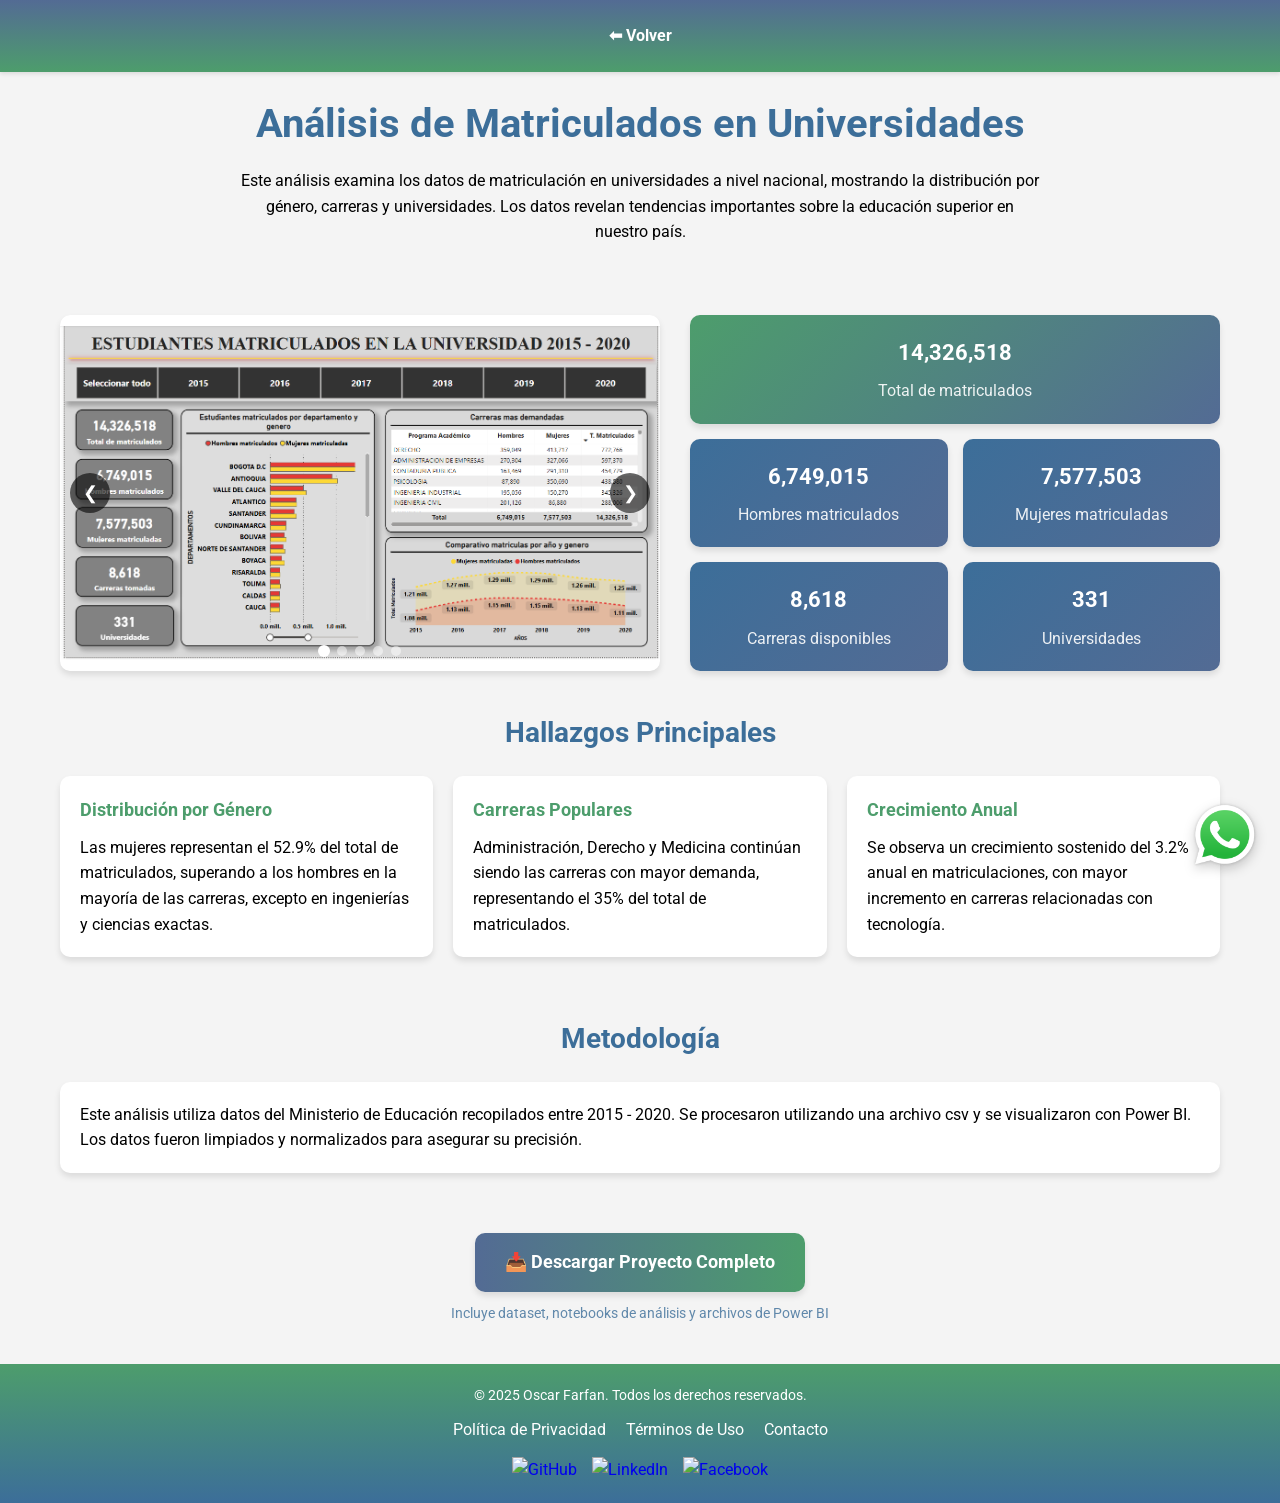
==== analisisDatos/Analisis1.html @ 271b6e2a "Inserccion secciones de contacto y acerca de mi" ====
<!DOCTYPE html>
<html lang="es">
<head>
    <meta charset="UTF-8">
    <meta name="viewport" content="width=device-width, initial-scale=1.0">
    <meta name="description" content="Análisis de datos sobre matriculados en universidades - Portfolio de Oscar Farfan">
    <title>Análisis de Matriculados en Universidades | Oscar Farfan</title>
    <link rel="stylesheet" href="../styles/styleAnalisisDatos.css">
    <!-- Opcional: Agregar fuente desde Google Fonts -->
    <link href="https://fonts.googleapis.com/css2?family=Roboto:wght@400;500;700&display=swap" rel="stylesheet">
</head>
<body>
    <header>
        <nav class="navbar">
            <a href="../index.html" aria-label="Volver a la página principal">
                <span aria-hidden="true">⬅</span> Volver
            </a>
        </nav>
    </header>

    <main>
        <section class="encabezado">
            <h1>Análisis de Matriculados en Universidades</h1>
            <p class="description">
                Este análisis examina los datos de matriculación en universidades a nivel nacional, 
                mostrando la distribución por género, carreras y universidades. Los datos revelan 
                tendencias importantes sobre la educación superior en nuestro país.
            </p>
        </section>

        <div class="contenido">
            <section class="carrusel-metricas" aria-label="Visualización de datos y métricas clave">
                <!-- Carrusel mejorado -->
                <div class="carrusel" aria-label="Galería de dashboards">
                    <div class="carrusel-imagenes">
                        <img src="../img/AnalisisDatos/Analisis1-1.png" alt="Dashboard de distribución de matriculados por género" loading="lazy">
                        <img src="../img/AnalisisDatos/Analisis1-2.png" alt="Dashboard de distribución por carreras universitarias" loading="lazy">
                        <img src="../img/AnalisisDatos/Analisis1-Graf-1.png" alt="Dashboard de tendencias de matriculación por año" loading="lazy">
                        <img src="../img/AnalisisDatos/Analisis1-Graf-2.png" alt="Dashboard de tendencias de matriculación por año" loading="lazy">
                        <img src="../img/AnalisisDatos/Analisis1-Graf-3.png" alt="Dashboard de tendencias de matriculación por año" loading="lazy">
                    </div>
                    <div class="carrusel-botones">
                        <button class="carrusel-boton" onclick="moverCarrusel(-1)" aria-label="Imagen anterior">&#10094;</button>
                        <button class="carrusel-boton" onclick="moverCarrusel(1)" aria-label="Imagen siguiente">&#10095;</button>
                    </div>
                    <div class="carrusel-indicadores" aria-hidden="true">
                        <!-- Los indicadores se generarán con JavaScript -->
                    </div>
                </div>

                <!-- Panel de métricas mejorado -->
                <div class="panel-metricas">
                    <div class="metrica metrica-principal">
                        <h2>14,326,518</h2>
                        <p>Total de matriculados</p>
                    </div>
                    <div class="metrica">
                        <h2>6,749,015</h2>
                        <p>Hombres matriculados</p>
                    </div>
                    <div class="metrica">
                        <h2>7,577,503</h2>
                        <p>Mujeres matriculadas</p>
                    </div>
                    <div class="metrica">
                        <h2>8,618</h2>
                        <p>Carreras disponibles</p>
                    </div>
                    <div class="metrica">
                        <h2>331</h2>
                        <p>Universidades</p>
                    </div>
                </div>
            </section>

            <section class="analisis-detalle">
                <h2>Hallazgos Principales</h2>
                <div class="hallazgos-grid">
                    <div class="hallazgo-card">
                        <h3>Distribución por Género</h3>
                        <p>Las mujeres representan el 52.9% del total de matriculados, superando a los hombres en la mayoría de las carreras, excepto en ingenierías y ciencias exactas.</p>
                    </div>
                    <div class="hallazgo-card">
                        <h3>Carreras Populares</h3>
                        <p>Administración, Derecho y Medicina continúan siendo las carreras con mayor demanda, representando el 35% del total de matriculados.</p>
                    </div>
                    <div class="hallazgo-card">
                        <h3>Crecimiento Anual</h3>
                        <p>Se observa un crecimiento sostenido del 3.2% anual en matriculaciones, con mayor incremento en carreras relacionadas con tecnología.</p>
                    </div>
                </div>
            </section>

            <section class="metodologia">
                <h2>Metodología</h2>
                <p>Este análisis utiliza datos del Ministerio de Educación recopilados entre 2015 - 2020. Se procesaron utilizando una archivo csv y se visualizaron con Power BI. Los datos fueron limpiados y normalizados para asegurar su precisión.</p>
            </section>

            <section class="descarga">
                <a href="../archivos/analisis-matriculados.zip" class="btn-descarga" download>
                    <span aria-hidden="true">📥</span> Descargar Proyecto Completo
                </a>
                <p class="descarga-info">Incluye dataset, notebooks de análisis y archivos de Power BI</p>
            </section>
        </div>
    </main>

    <!-- Botón de WhatsApp -->
    <a href="https://wa.me/+573224424450?text=Hola%20Oscar,%20me%20interesa%20tu%20análisis%20de%20datos%20sobre%20matriculados" class="box-btn-whatsapp" target="_blank" rel="noopener noreferrer" aria-label="Contactar por WhatsApp">
        <img src="../img/WhatsApp.png" alt="Logo de WhatsApp" class="btn-whatsapp">
    </a>

    <footer>
        <div class="footer-content">
            <p>&copy; 2025 Oscar Farfan. Todos los derechos reservados.</p>
            <div class="footer-links">
                <a href="#">Política de Privacidad</a>
                <a href="#">Términos de Uso</a>
                <a href="#contacto">Contacto</a>
            </div>
            <div class="social-links">
                <a href="https://github.com/Oscar98farfan" target="_blank" aria-label="Perfil de GitHub">
                    <img src="../img/Lgithub.png" alt="GitHub">
                </a>
                <a href="https://www.linkedin.com/in/oscar-daniel-farfan-juanias-75bb21237/" target="_blank" aria-label="Perfil de LinkedIn">
                    <img src="../img/linkedin.png" alt="LinkedIn">
                </a>
                <a href="https://www.facebook.com/oscar.farfan.31/" target="_blank" aria-label="Perfil de Facebook">
                    <img src="../img/facebook.png" alt="Facebook">
                </a>
            </div>
        </div>
    </footer>

    <script src="../script/scriptsAnalisis.js" defer></script>
</body>
</html>
---- styles/styleAnalisisDatos.css ----
:root {
    --azul-fuerte: #3c6e99; /* Azul industrial */
    --azul-oscuro: #4d9d6c; /* Verde proceso */
    --azul-claro: #536b94;  /* Azul datos */
    --azul-suave: #e8f5ff;  /* Azul muy claro */
    --black: #000000;
    --white: #ffffff;
    --gray: #f4f4f4;
    --sm: 14px;
    --md: 16px;
    --lg: 18px;
    --ex: 22px;
    --border-radius: 10px;
    --box-shadow: 0 4px 6px rgba(0, 0, 0, 0.1);
    --transition: all 0.3s ease;
}

* {
    margin: 0;
    padding: 0;
    box-sizing: border-box;
    font-family: 'Roboto', 'Arial', sans-serif;
    text-decoration: none;
    list-style: none;
}

body {
    background-color: var(--gray);
    color: var(--black);
    text-align: center;
    line-height: 1.6;
}

header {
    width: 100%;
}

nav.navbar {
    background: linear-gradient(180deg, var(--azul-claro), var(--azul-oscuro));
    position: fixed;
    width: 100%;
    top: 0;
    z-index: 1000;
    padding: 15px 20px;
    box-shadow: 0 2px 4px rgba(0, 0, 0, 0.1);
}

nav.navbar a {
    color: var(--white);
    text-decoration: none;
    font-weight: bold;
    font-size: var(--md);
    transition: var(--transition);
    padding: 8px 12px;
    border-radius: var(--border-radius);
    display: inline-block;
}

nav.navbar a:hover {
    background-color: rgba(255, 255, 255, 0.2);
}

main {
    display: flex;
    flex-direction: column;
    align-items: center;
    width: 100%;
}

.encabezado {
    display: flex;
    flex-direction: column;
    align-items: center;
    margin-bottom: 30px;
    padding: 100px 20px 20px 20px;
    max-width: 1200px;
    margin-left: auto;
    margin-right: auto;
    width: 100%;
}

.encabezado h1 {
    margin-bottom: 20px;
    color: var(--azul-fuerte);
    font-size: 36px;
    text-align: center;
    line-height: 1.2;
}

.description {
    max-width: 800px;
    margin: 0 auto 20px auto;
    color: var(--black);
    text-align: center;
    font-size: var(--md);
}

/* --- Layout principal --- */
.contenido {
    display: flex;
    flex-direction: column;
    align-items: center;
    padding: 0 20px 40px 20px;
    max-width: 1200px;
    margin: 0 auto;
    width: 100%;
}

/* --- Carrusel y métricas en fila --- */
.carrusel-metricas {
    display: flex;
    flex-wrap: wrap;
    justify-content: center;
    gap: 30px;
    width: 100%;
    margin-bottom: 40px;
}

/* --- Carrusel --- */
.carrusel {
    position: relative;
    width: 100%;
    max-width: 600px;
    overflow: hidden;
    border-radius: var(--border-radius);
    box-shadow: var(--box-shadow);
    flex: 1;
    min-width: 300px;
    /* Eliminar altura fija si existe */
    height: auto;
    aspect-ratio: 16/9; /* Opcional: mantiene una proporción consistente */
}

.carrusel-imagenes {
    display: flex;
    transition: transform 0.5s ease-in-out;
    height: 100%;
}

.carrusel img {
    width: 100%;
    height: auto;
    object-fit: contain; /* Cambiado de 'cover' a 'contain' */
    border-radius: var(--border-radius);
    /* Opcional: agregar un fondo para imágenes transparentes */
    background-color: var(--white);
}

.carrusel-botones {
    position: absolute;
    top: 50%;
    width: 100%;
    display: flex;
    justify-content: space-between;
    transform: translateY(-50%);
    padding: 0 10px;
}

.carrusel-boton {
    background-color: rgba(0, 0, 0, 0.6);
    color: var(--white);
    border: none;
    width: 40px;
    height: 40px;
    display: flex;
    align-items: center;
    justify-content: center;
    cursor: pointer;
    border-radius: 50%;
    font-size: 18px;
    transition: var(--transition);
}

.carrusel-boton:hover {
    background-color: var(--azul-fuerte);
}

.carrusel-indicadores {
    position: absolute;
    bottom: 15px;
    left: 0;
    right: 0;
    display: flex;
    justify-content: center;
    gap: 8px;
}

.indicador {
    width: 10px;
    height: 10px;
    background-color: rgba(255, 255, 255, 0.5);
    border-radius: 50%;
    cursor: pointer;
    transition: var(--transition);
}

.indicador.activo {
    background-color: var(--white);
    transform: scale(1.2);
}

/* --- Panel de métricas --- */
.panel-metricas {
    display: grid;
    grid-template-columns: repeat(auto-fit, minmax(180px, 1fr));
    gap: 15px;
    max-width: 600px;
    width: 100%;
    flex: 1;
    min-width: 300px;
}

.metrica {
    background: linear-gradient(135deg, var(--azul-fuerte), var(--azul-claro));
    color: var(--white);
    padding: 20px 15px;
    border-radius: var(--border-radius);
    text-align: center;
    box-shadow: var(--box-shadow);
    transition: var(--transition);
    display: flex;
    flex-direction: column;
    justify-content: center;
    height: 100%;
}

.metrica:hover {
    transform: translateY(-5px);
    box-shadow: 0 6px 12px rgba(0, 0, 0, 0.15);
}

.metrica-principal {
    background: linear-gradient(135deg, var(--azul-oscuro), var(--azul-claro));
}

.metrica h2 {
    font-size: var(--ex);
    margin-bottom: 8px;
    font-weight: bold;
}

.metrica p {
    font-size: var(--md);
    opacity: 0.9;
}

/* --- Secciones de análisis --- */
.analisis-detalle, .metodologia {
    width: 100%;
    margin-bottom: 40px;
    text-align: left;
}

.analisis-detalle h2, .metodologia h2 {
    color: var(--azul-fuerte);
    font-size: 28px;
    margin-bottom: 20px;
    text-align: center;
}

.metodologia p {
    background-color: var(--white);
    padding: 20px;
    border-radius: var(--border-radius);
    box-shadow: var(--box-shadow);
    font-size: var(--md);
    line-height: 1.6;
}

.hallazgos-grid {
    display: grid;
    grid-template-columns: repeat(auto-fit, minmax(300px, 1fr));
    gap: 20px;
    margin-bottom: 20px;
}

.hallazgo-card {
    background-color: var(--white);
    padding: 20px;
    border-radius: var(--border-radius);
    box-shadow: var(--box-shadow);
    transition: var(--transition);
}

.hallazgo-card:hover {
    transform: translateY(-5px);
    box-shadow: 0 8px 15px rgba(0, 0, 0, 0.1);
}

.hallazgo-card h3 {
    color: var(--azul-oscuro);
    margin-bottom: 10px;
    font-size: var(--lg);
}

.hallazgo-card p {
    font-size: var(--md);
    color: var(--black);
}

/* --- Botón de descarga --- */
.descarga {
    margin-top: 20px;
    width: 100%;
    text-align: center;
}

.btn-descarga {
    background: linear-gradient(to right, var(--azul-claro), var(--azul-oscuro));
    color: var(--white);
    padding: 15px 30px;
    border-radius: var(--border-radius);
    font-size: var(--lg);
    font-weight: bold;
    display: inline-block;
    transition: var(--transition);
    box-shadow: var(--box-shadow);
    margin-bottom: 10px;
}

.btn-descarga:hover {
    background: linear-gradient(to right, var(--azul-oscuro), var(--azul-claro));
    transform: translateY(-3px);
    box-shadow: 0 6px 12px rgba(0, 0, 0, 0.15);
}

.descarga-info {
    font-size: var(--sm);
    color: var(--azul-fuerte);
    opacity: 0.8;
}

/* ----- Footer ----- */
footer {
    background: linear-gradient(180deg, var(--azul-oscuro), var(--azul-fuerte));
    color: var(--white);
    padding: 20px 0;
    text-align: center;
    width: 100%;
    clear: both; /* Asegura que no haya elementos flotantes afectando */
    position: relative; /* Establece un contexto de posicionamiento */
}

.footer-content {
    max-width: 900px;
    margin: 0 auto;
    padding: 0 15px; /* Añade padding para evitar que el contenido toque los bordes */
    box-sizing: border-box; /* Asegura que el padding no afecte el ancho total */
}

.footer-content p {
    font-size: var(--sm);
    margin-bottom: 10px;
}

.footer-links {
    display: flex;
    justify-content: center;
    gap: 20px;
    margin-bottom: 10px;
    flex-wrap: wrap; /* Permite que los enlaces se envuelvan en pantallas pequeñas */
}

.footer-links a {
    color: var(--white);
    text-decoration: none;
    font-size: var(--md);
}

.footer-links a:hover {
    text-decoration: underline;
}

.social-links {
    display: flex;
    justify-content: center;
    gap: 15px;
    margin-top: 15px;
    flex-wrap: wrap; /* Permite que los iconos se envuelvan en pantallas pequeñas */
}

.social-links img {
    width: 35px;
    transition: 0.3s;
}

.social-links img:hover {
    transform: scale(1.1);
}




/* ----- Botón de WhatsApp ----- */
.box-btn-whatsapp {
    position: fixed;
    bottom: 30px;
    right: 20px;
    z-index: 999;
}

.btn-whatsapp {
    width: 60px;
    height: auto;
    display: block;
    transition: var(--transition);
    filter: drop-shadow(0 4px 6px rgba(0, 0, 0, 0.2));
}

.btn-whatsapp:hover {
    transform: translateY(-10px);
    filter: drop-shadow(0 6px 8px rgba(0, 0, 0, 0.3));
}

/* ----- Media Queries ----- */
@media (min-width: 768px) {
    .encabezado h1 {
        font-size: 40px;
    }
    
    .panel-metricas {
        grid-template-columns: repeat(3, 1fr);
    }
    
    .btn-whatsapp {
        width: 70px;
    }
    
    .metrica-principal {
        grid-column: span 3;
    }
}

@media (min-width: 992px) {
    .carrusel-metricas {
        flex-direction: row;
        align-items: stretch;
    }
    
    .carrusel {
        flex: 1.2;
    }
    
    .panel-metricas {
        flex: 0.8;
        grid-template-columns: repeat(2, 1fr);
    }
    
    .metrica-principal {
        grid-column: span 2;
    }
}

@media (max-width: 767px) {
    .encabezado {
        padding-top: 80px;
    }
    
    .encabezado h1 {
        font-size: 28px;
    }
    
    .description {
        font-size: var(--sm);
    }
    
    .panel-metricas {
        grid-template-columns: repeat(2, 1fr);
    }
    
    .metrica-principal {
        grid-column: span 2;
    }
    
    .metrica h2 {
        font-size: 20px;
    }
    
    .metrica p {
        font-size: 12px;
    }
    
    .btn-descarga {
        padding: 12px 20px;
        font-size: var(--md);
    }
    
    .footer-links {
        gap: 15px;
    }
    
    .social-links {
        gap: 15px;
    }
    
    .social-links img {
        width: 30px;
    }
    
    .hallazgos-grid {
        grid-template-columns: 1fr;
    }
}

@media (max-width: 480px) {
    .panel-metricas {
        grid-template-columns: 1fr;
    }
    
    .metrica-principal {
        grid-column: span 1;
    }
    
    .carrusel-boton {
        width: 30px;
        height: 30px;
        font-size: 14px;
    }
    
    .btn-whatsapp {
        width: 50px;
    }
    .footer-links {
        gap: 10px;
        flex-direction: column; /* Apila los enlaces verticalmente en pantallas muy pequeñas */
    }
    .social-links {
        gap: 10px;
    }
}
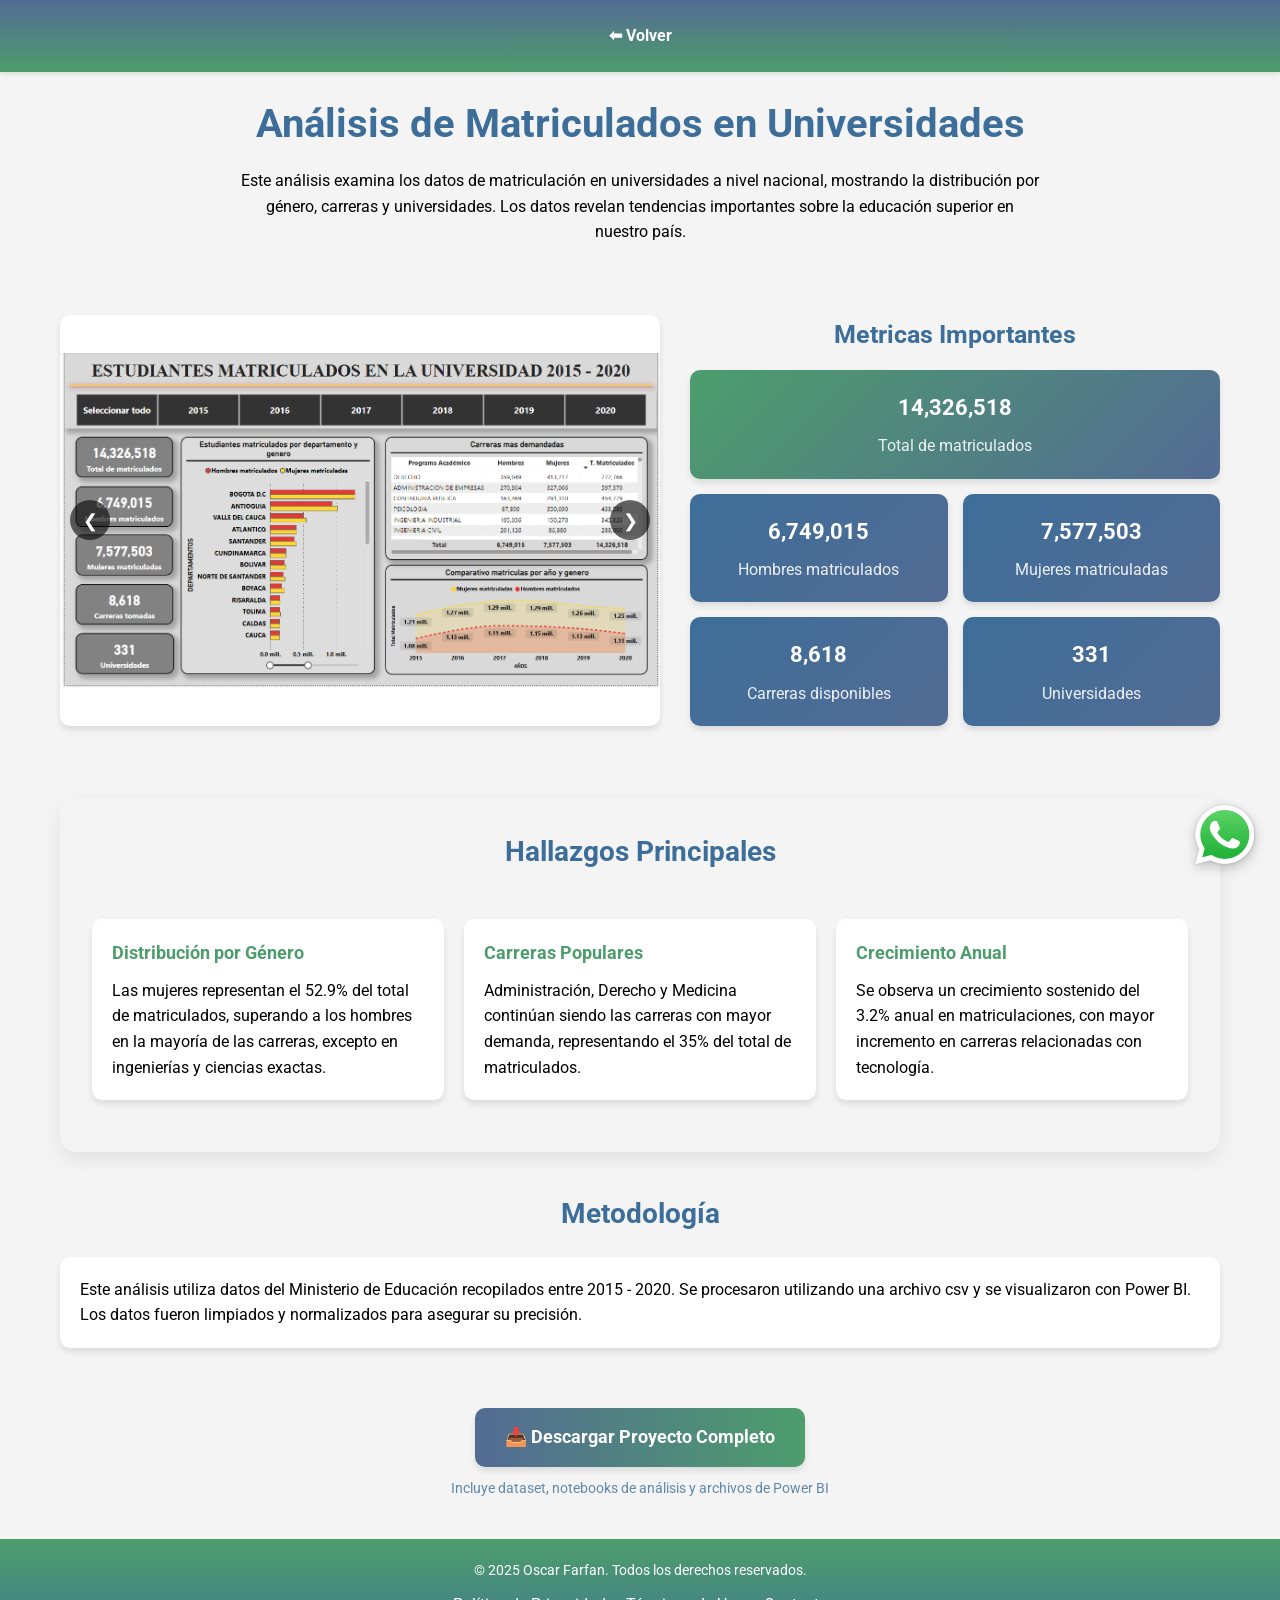
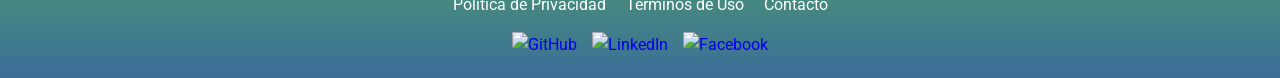
==== commit 5d38b65a: "Insercion Aplicacion 4" ====
--- a/analisisDatos/Analisis1.html
+++ b/analisisDatos/Analisis1.html
@@ -8,6 +8,8 @@
     <link rel="stylesheet" href="../styles/styleAnalisisDatos.css">
     <!-- Opcional: Agregar fuente desde Google Fonts -->
     <link href="https://fonts.googleapis.com/css2?family=Roboto:wght@400;500;700&display=swap" rel="stylesheet">
+    <link rel="shortcut icon" href="../img/favicon.ico">
+
 </head>
 <body>
     <header>
@@ -50,6 +52,7 @@
 
                 <!-- Panel de métricas mejorado -->
                 <div class="panel-metricas">
+                    <h3>Metricas Importantes</h3>
                     <div class="metrica metrica-principal">
                         <h2>14,326,518</h2>
                         <p>Total de matriculados</p>
@@ -106,7 +109,7 @@
     </main>
 
     <!-- Botón de WhatsApp -->
-    <a href="https://wa.me/+573224424450?text=Hola%20Oscar,%20me%20interesa%20tu%20análisis%20de%20datos%20sobre%20matriculados" class="box-btn-whatsapp" target="_blank" rel="noopener noreferrer" aria-label="Contactar por WhatsApp">
+    <a href="https://wa.me/+573114888796?text=Hola%20Oscar,%20me%20interesa%20tu%20análisis%20de%20datos%20sobre%20matriculados" class="box-btn-whatsapp" target="_blank" rel="noopener noreferrer" aria-label="Contactar por WhatsApp">
         <img src="../img/WhatsApp.png" alt="Logo de WhatsApp" class="btn-whatsapp">
     </a>
 
--- a/styles/styleAnalisisDatos.css
+++ b/styles/styleAnalisisDatos.css
@@ -210,6 +210,14 @@
     min-width: 300px;
 }
 
+.panel-metricas h3 {
+    color: var(--azul-fuerte);
+    text-align: center;
+    font-size: 25px;
+    grid-area: 1/1/2/3;
+    
+}
+
 .metrica {
     background: linear-gradient(135deg, var(--azul-fuerte), var(--azul-claro));
     color: var(--white);
@@ -243,6 +251,53 @@
     font-size: var(--md);
     opacity: 0.9;
 }
+
+.metrica p a {
+    font-size: var(--md);
+    color: var(--white);
+    font-weight: bolder;
+    opacity: 0.9;
+}
+
+
+
+.analisis-detalle {
+    display: grid;
+    gap: 1.5rem;
+    background-color: var(--gray);
+    padding: 2rem;
+    border-radius: 1rem;
+    box-shadow: 0 8px 20px rgba(0, 0, 0, 0.08);
+    margin: 2rem 0;
+}
+
+.analisis-detalle h2 {
+    font-size: 1.8rem;
+    color: #a8ff1b;
+    margin-bottom: 0.5rem;
+    text-align: center;
+}
+
+.code-container {
+    max-height: 350px;
+    overflow-y: auto;
+    background-color: var(--gray);
+    border-radius: 10px;
+    padding: 1.5rem;
+    box-shadow: inset 0 0 10px rgba(0, 0, 0, 0.2);
+}
+
+  /* Scroll interno suave */
+.code-container::-webkit-scrollbar {
+    width: 15px;
+}
+.code-container::-webkit-scrollbar-thumb {
+    background: var(--azul-oscuro);
+    border-radius: 10px;
+}
+
+
+
 
 /* --- Secciones de análisis --- */
 .analisis-detalle, .metodologia {
